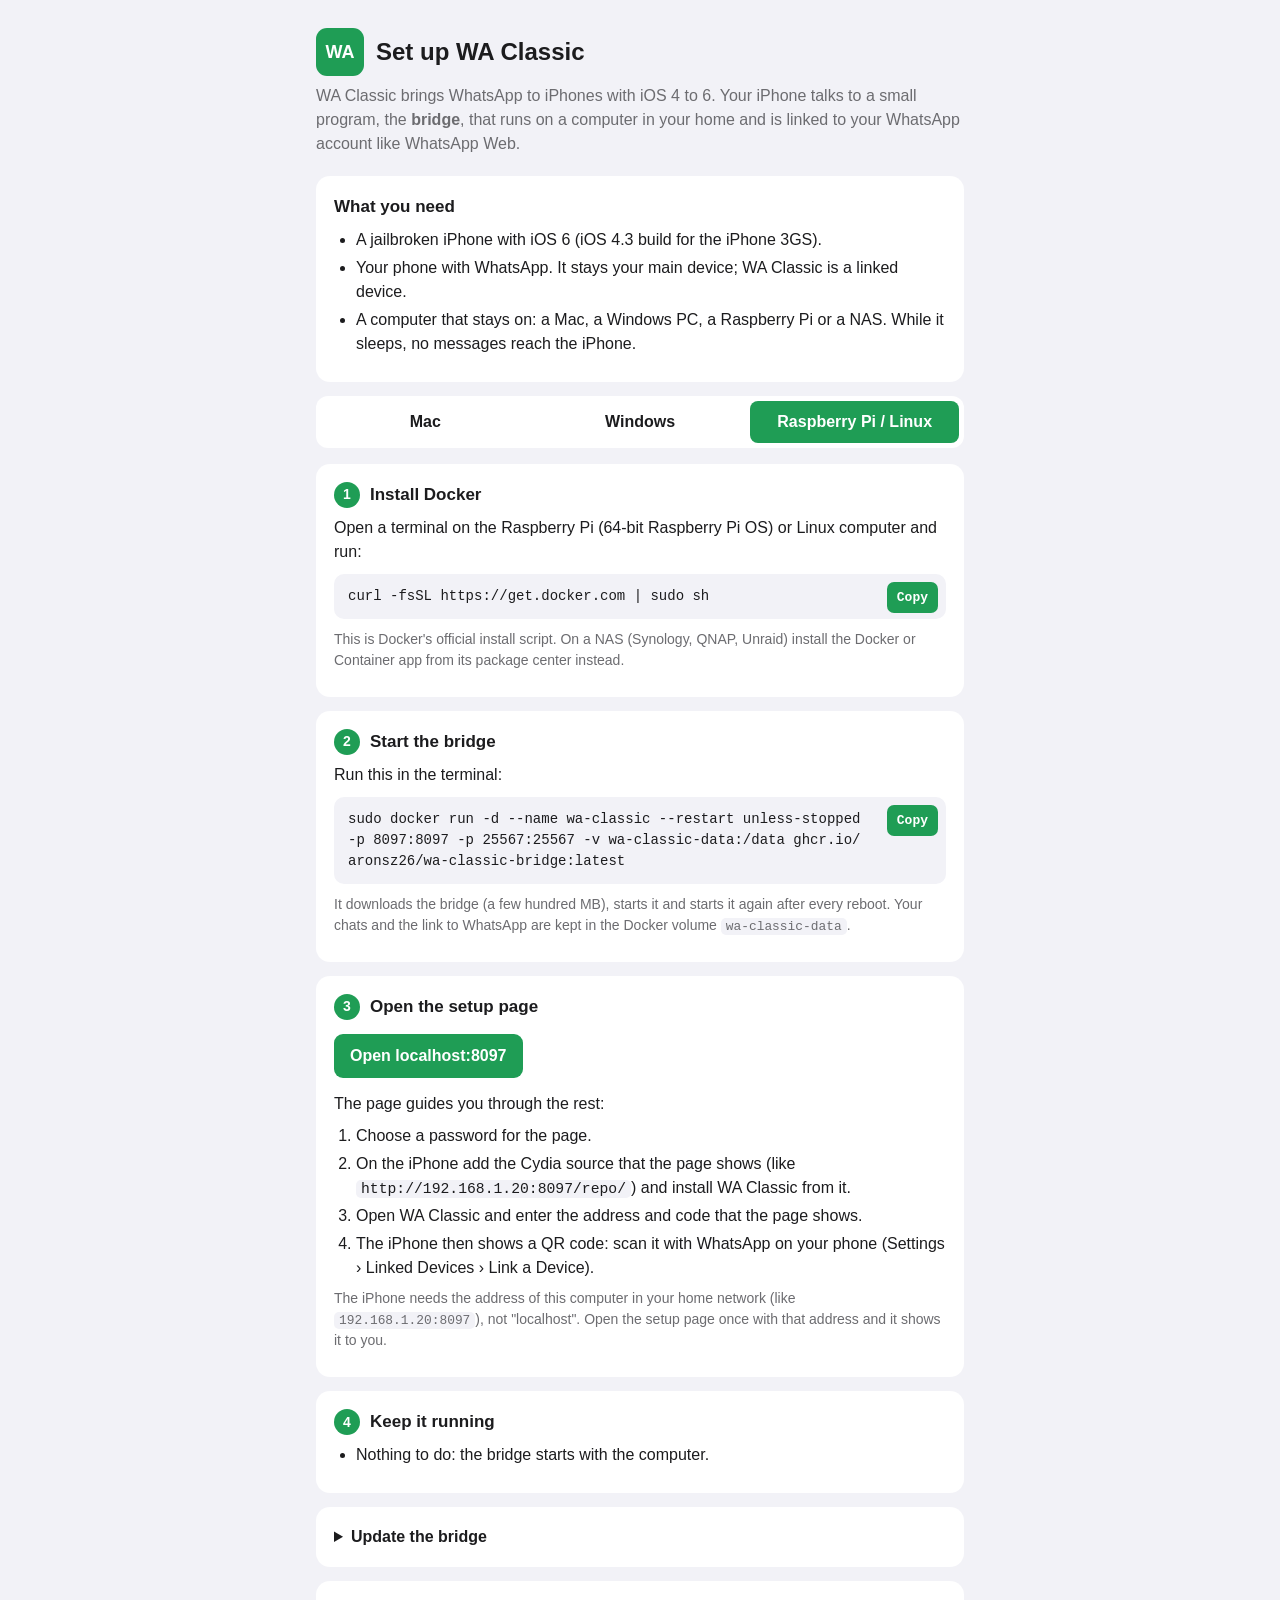
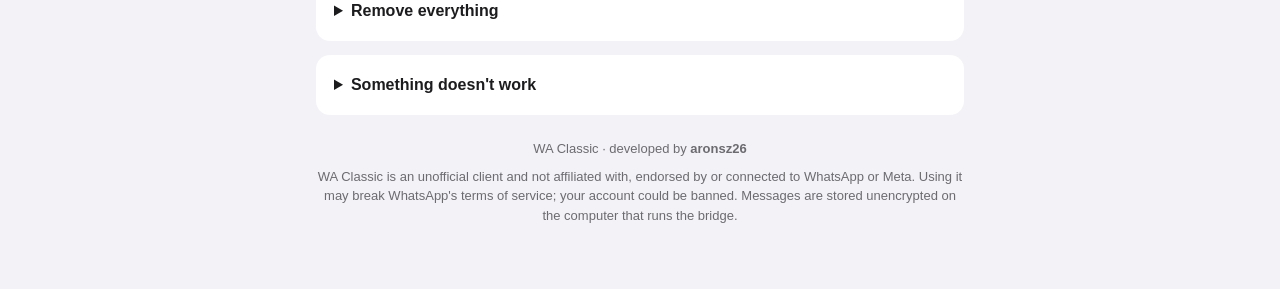
==== waclassic/index.html @ 2d357dc4 "WA Classic setup guide at /waclassic/" ====
<!doctype html>
<html lang="en">
<head>
<meta charset="utf-8">
<meta name="viewport" content="width=device-width, initial-scale=1">
<title>WA Classic Setup</title>
<meta name="description" content="Set up the WA Classic bridge on a Mac, a Windows PC or a Raspberry Pi in a few steps.">
<style>
:root {
  --bg: #f2f2f7; --card: #ffffff; --text: #1c1c1e; --muted: #6c6c70; --line: #e0e0e5;
  --accent: #1f9d55; --accent-text: #ffffff; --code-bg: #f2f2f7; --warn-bg: #fff4e5; --warn: #8a4b00;
}
@media (prefers-color-scheme: dark) {
  :root {
    --bg: #000000; --card: #1c1c1e; --text: #f2f2f7; --muted: #98989f; --line: #38383a;
    --accent: #30d158; --accent-text: #00210c; --code-bg: #2c2c2e; --warn-bg: #2b1d0a; --warn: #ffb340;
  }
}
* { box-sizing: border-box; }
body { margin: 0; background: var(--bg); color: var(--text);
  font: 16px/1.5 -apple-system, BlinkMacSystemFont, "Segoe UI", Roboto, sans-serif; }
main { max-width: 680px; margin: 0 auto; padding: 28px 16px 56px; }
header { display: flex; align-items: center; gap: 12px; margin-bottom: 8px; }
.logo { width: 48px; height: 48px; border-radius: 11px; background: var(--accent); color: var(--accent-text);
  display: grid; place-items: center; font-weight: 700; font-size: 18px; flex: none; }
h1 { font-size: 24px; margin: 0; }
.lead { color: var(--muted); margin: 4px 0 20px; }
.tabs { display: flex; gap: 6px; background: var(--card); padding: 5px; border-radius: 12px; margin-bottom: 16px; }
.tabs button { flex: 1; font: inherit; font-weight: 600; border: 0; border-radius: 8px; padding: 9px 6px; cursor: pointer;
  background: transparent; color: var(--text); }
.tabs button[aria-selected="true"] { background: var(--accent); color: var(--accent-text); }
section { background: var(--card); border-radius: 14px; padding: 18px; margin-bottom: 14px; }
h2 { font-size: 17px; margin: 0 0 8px; display: flex; align-items: center; gap: 10px; }
.n { width: 26px; height: 26px; border-radius: 50%; background: var(--accent); color: var(--accent-text);
  display: inline-grid; place-items: center; font-size: 14px; flex: none; }
p { margin: 8px 0; }
ol, ul { margin: 8px 0; padding-left: 22px; }
li { margin: 4px 0; }
.muted { color: var(--muted); font-size: 14px; }
.cmd { position: relative; background: var(--code-bg); border-radius: 10px; padding: 12px 84px 12px 14px; margin: 10px 0;
  font: 14px/1.5 ui-monospace, "SF Mono", Menlo, Consolas, monospace; word-break: break-all; }
.cmd button { position: absolute; top: 8px; right: 8px; font: inherit; font-family: inherit; font-size: 13px; font-weight: 600;
  border: 0; border-radius: 7px; padding: 6px 10px; cursor: pointer; background: var(--accent); color: var(--accent-text); }
code { font-family: ui-monospace, "SF Mono", Menlo, Consolas, monospace; font-size: 0.92em; background: var(--code-bg);
  padding: 1px 5px; border-radius: 5px; }
a { color: var(--accent); }
.btn { display: inline-block; font-weight: 600; text-decoration: none; border-radius: 9px; padding: 10px 16px;
  background: var(--accent); color: var(--accent-text); margin: 6px 0; }
.note { background: var(--warn-bg); color: var(--warn); border-radius: 10px; padding: 10px 14px; font-size: 14px; }
details summary { cursor: pointer; font-weight: 600; }
footer { color: var(--muted); font-size: 13px; text-align: center; margin-top: 24px; }
.hidden { display: none; }
</style>
</head>
<body>
<main>
  <header><div class="logo">WA</div><h1>Set up WA Classic</h1></header>
  <p class="lead">WA Classic brings WhatsApp to iPhones with iOS 4 to 6. Your iPhone talks to a small program, the <b>bridge</b>,
  that runs on a computer in your home and is linked to your WhatsApp account like WhatsApp Web.</p>

  <section>
    <h2>What you need</h2>
    <ul>
      <li>A jailbroken iPhone with iOS 6 (iOS 4.3 build for the iPhone 3GS).</li>
      <li>Your phone with WhatsApp. It stays your main device; WA Classic is a linked device.</li>
      <li>A computer that stays on: a Mac, a Windows PC, a Raspberry Pi or a NAS. While it sleeps, no messages reach the iPhone.</li>
    </ul>
  </section>

  <div class="tabs" role="tablist">
    <button role="tab" data-os="mac" aria-selected="true">Mac</button>
    <button role="tab" data-os="win" aria-selected="false">Windows</button>
    <button role="tab" data-os="linux" aria-selected="false">Raspberry Pi / Linux</button>
  </div>

  <section>
    <h2><span class="n">1</span> Install Docker</h2>
    <div data-for="mac">
      <p>Docker runs the bridge in its own box, so nothing else on your Mac changes.</p>
      <a class="btn" href="https://www.docker.com/products/docker-desktop/" target="_blank" rel="noopener">Download Docker Desktop for Mac</a>
      <ol>
        <li>Pick <b>Apple Silicon</b> (M1 and newer) or <b>Intel</b>. Not sure? Apple menu › About This Mac.</li>
        <li>Open the downloaded file and drag Docker into Applications.</li>
        <li>Start Docker from Applications and accept the terms. You can skip signing in.</li>
        <li>Wait until the whale icon in the menu bar stops moving.</li>
      </ol>
    </div>
    <div data-for="win" class="hidden">
      <p>Docker runs the bridge in its own box, so nothing else on your PC changes. Windows 10 or 11 (64-bit) is needed.</p>
      <a class="btn" href="https://www.docker.com/products/docker-desktop/" target="_blank" rel="noopener">Download Docker Desktop for Windows</a>
      <ol>
        <li>Run the installer and keep <b>Use WSL 2</b> switched on.</li>
        <li>Restart the PC when the installer asks for it.</li>
        <li>Start Docker Desktop and accept the terms. You can skip signing in.</li>
        <li>If Docker asks to install or update WSL, allow it and start Docker again.</li>
      </ol>
    </div>
    <div data-for="linux" class="hidden">
      <p>Open a terminal on the Raspberry Pi (64-bit Raspberry Pi OS) or Linux computer and run:</p>
      <div class="cmd"><span>curl -fsSL https://get.docker.com | sudo sh</span><button>Copy</button></div>
      <p class="muted">This is Docker's official install script. On a NAS (Synology, QNAP, Unraid) install the Docker or
      Container app from its package center instead.</p>
    </div>
  </section>

  <section>
    <h2><span class="n">2</span> Start the bridge</h2>
    <p data-for="mac">Open <b>Terminal</b> (Applications › Utilities), paste this line and press Return:</p>
    <p data-for="win" class="hidden">Open <b>PowerShell</b> (Start menu, type "PowerShell"), paste this line and press Enter:</p>
    <p data-for="linux" class="hidden">Run this in the terminal:</p>
    <div class="cmd"><span id="run"></span><button>Copy</button></div>
    <p class="muted">It downloads the bridge (a few hundred MB), starts it and starts it again after every reboot.
    Your chats and the link to WhatsApp are kept in the Docker volume <code>wa-classic-data</code>.</p>
    <div data-for="win" class="hidden note">Windows asks whether Docker may use the network: allow it for <b>private networks</b>,
    otherwise the iPhone can't reach the bridge.</div>
  </section>

  <section>
    <h2><span class="n">3</span> Open the setup page</h2>
    <a class="btn" href="http://localhost:8097/" target="_blank" rel="noopener">Open localhost:8097</a>
    <p>The page guides you through the rest:</p>
    <ol>
      <li>Choose a password for the page.</li>
      <li>On the iPhone add the Cydia source that the page shows (like <code>http://192.168.1.20:8097/repo/</code>) and install WA Classic from it.</li>
      <li>Open WA Classic and enter the address and code that the page shows.</li>
      <li>The iPhone then shows a QR code: scan it with WhatsApp on your phone (Settings › Linked Devices › Link a Device).</li>
    </ol>
    <p class="muted">The iPhone needs the address of this computer in your home network (like <code>192.168.1.20:8097</code>), not "localhost".
    Open the setup page once with that address and it shows it to you.</p>
  </section>

  <section>
    <h2><span class="n">4</span> Keep it running</h2>
    <ul data-for="mac">
      <li>Docker Desktop › Settings › General: turn on <b>Start Docker Desktop when you sign in</b>.</li>
      <li>System Settings › Energy (or Battery › Options): turn on <b>Prevent automatic sleeping when the display is off</b>.
        A MacBook has to stay plugged in and open, or use an external display.</li>
    </ul>
    <ul data-for="win" class="hidden">
      <li>Docker Desktop › Settings › General: turn on <b>Start Docker Desktop when you sign in</b>.</li>
      <li>Settings › System › Power: set <b>Sleep</b> to <b>Never</b> when plugged in.</li>
    </ul>
    <ul data-for="linux" class="hidden">
      <li>Nothing to do: the bridge starts with the computer.</li>
    </ul>
  </section>

  <section>
    <details>
      <summary>Update the bridge</summary>
      <p>Run these lines one after another. Your chats and the link to WhatsApp stay.</p>
      <div class="cmd"><span>docker pull ghcr.io/aronsz26/wa-classic-bridge:latest</span><button>Copy</button></div>
      <div class="cmd"><span>docker rm -f wa-classic</span><button>Copy</button></div>
      <p>Then run the line from step 2 again.</p>
    </details>
  </section>
  <section>
    <details>
      <summary>Remove everything</summary>
      <p>First unlink WhatsApp on the setup page (Manage › Unlink WhatsApp), then:</p>
      <div class="cmd"><span>docker rm -f wa-classic</span><button>Copy</button></div>
      <div class="cmd"><span>docker volume rm wa-classic-data</span><button>Copy</button></div>
    </details>
  </section>
  <section>
    <details>
      <summary>Something doesn't work</summary>
      <ul>
        <li><b>The setup page doesn't open:</b> is Docker running? <code>docker ps</code> should list <code>wa-classic</code>.
          The log shows what happened: <code>docker logs wa-classic</code></li>
        <li><b>The iPhone can't reach the bridge:</b> it has to be in the same Wi-Fi, and the address must be this computer's
          address in your home network. On Windows, check that Docker may use private networks in the firewall.</li>
        <li><b>The code is wrong or expired:</b> press <b>New code</b> on the setup page.</li>
        <li><b>Forgot the setup page password:</b> <code>docker exec wa-classic rm /data/admin.json</code>, then reload the page.</li>
      </ul>
    </details>
  </section>

  <footer>
    <p>WA Classic · developed by <b>aronsz26</b></p>
    <p>WA Classic is an unofficial client and not affiliated with, endorsed by or connected to WhatsApp or Meta.
    Using it may break WhatsApp's terms of service; your account could be banned. Messages are stored unencrypted on
    the computer that runs the bridge.</p>
  </footer>
</main>
<script>
const RUN = {
  unix: 'docker run -d --name wa-classic --restart unless-stopped -p 8097:8097 -p 25567:25567 -v wa-classic-data:/data ghcr.io/aronsz26/wa-classic-bridge:latest',
};
const $ = s => document.querySelector(s);
function pick(os) {
  document.querySelectorAll('.tabs button').forEach(b => b.setAttribute('aria-selected', b.dataset.os === os));
  document.querySelectorAll('[data-for]').forEach(e => e.classList.toggle('hidden', e.dataset.for !== os));
  $('#run').textContent = (os === 'linux' ? 'sudo ' : '') + RUN.unix;
  try { localStorage.setItem('wa-classic-os', os); } catch (e) {}
}
document.querySelectorAll('.tabs button').forEach(b => b.onclick = () => pick(b.dataset.os));
document.querySelectorAll('.cmd button').forEach(b => b.onclick = async () => {
  try { await navigator.clipboard.writeText(b.previousElementSibling.textContent); b.textContent = 'Copied'; }
  catch (e) { b.textContent = 'Select it'; }
  setTimeout(() => b.textContent = 'Copy', 1500);
});
let os = /Win/.test(navigator.platform) ? 'win' : /Linux|arm/i.test(navigator.platform) ? 'linux' : 'mac';
try { os = localStorage.getItem('wa-classic-os') || os; } catch (e) {}
pick(os);
</script>
</body>
</html>
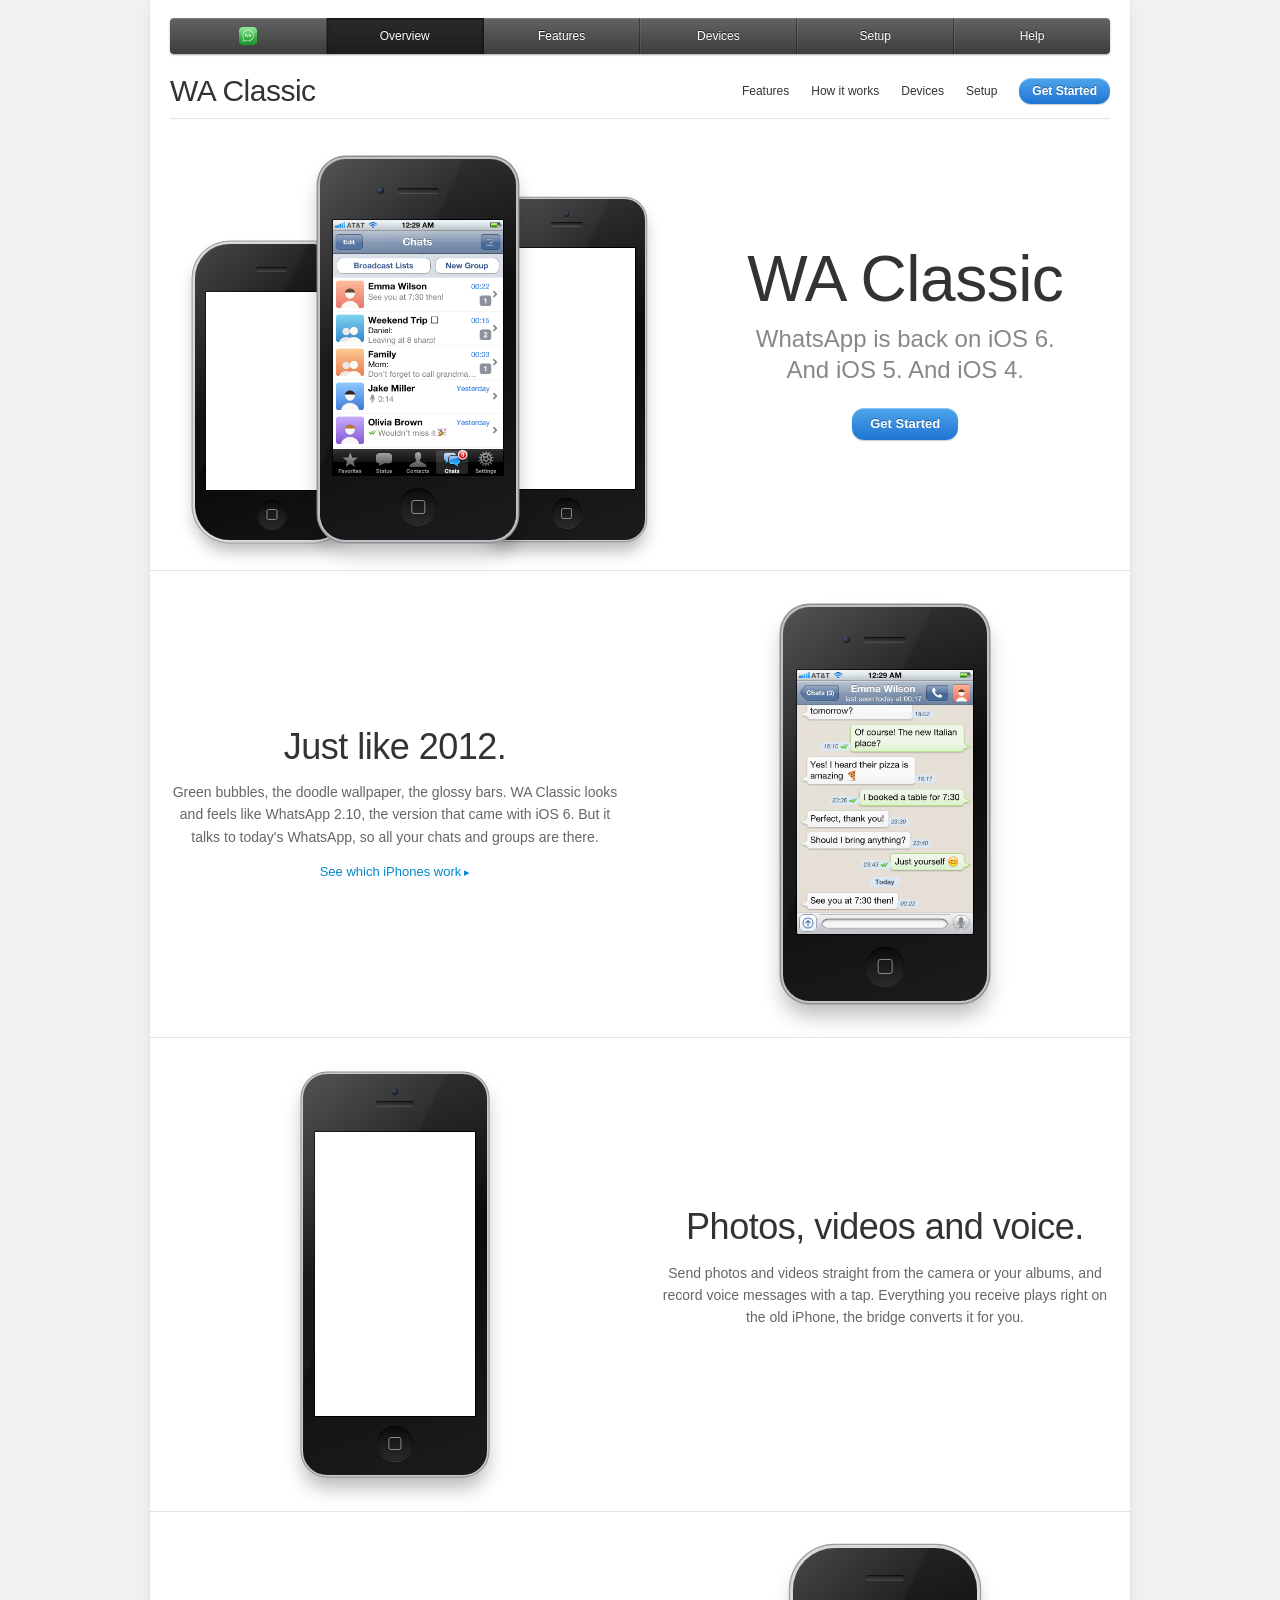
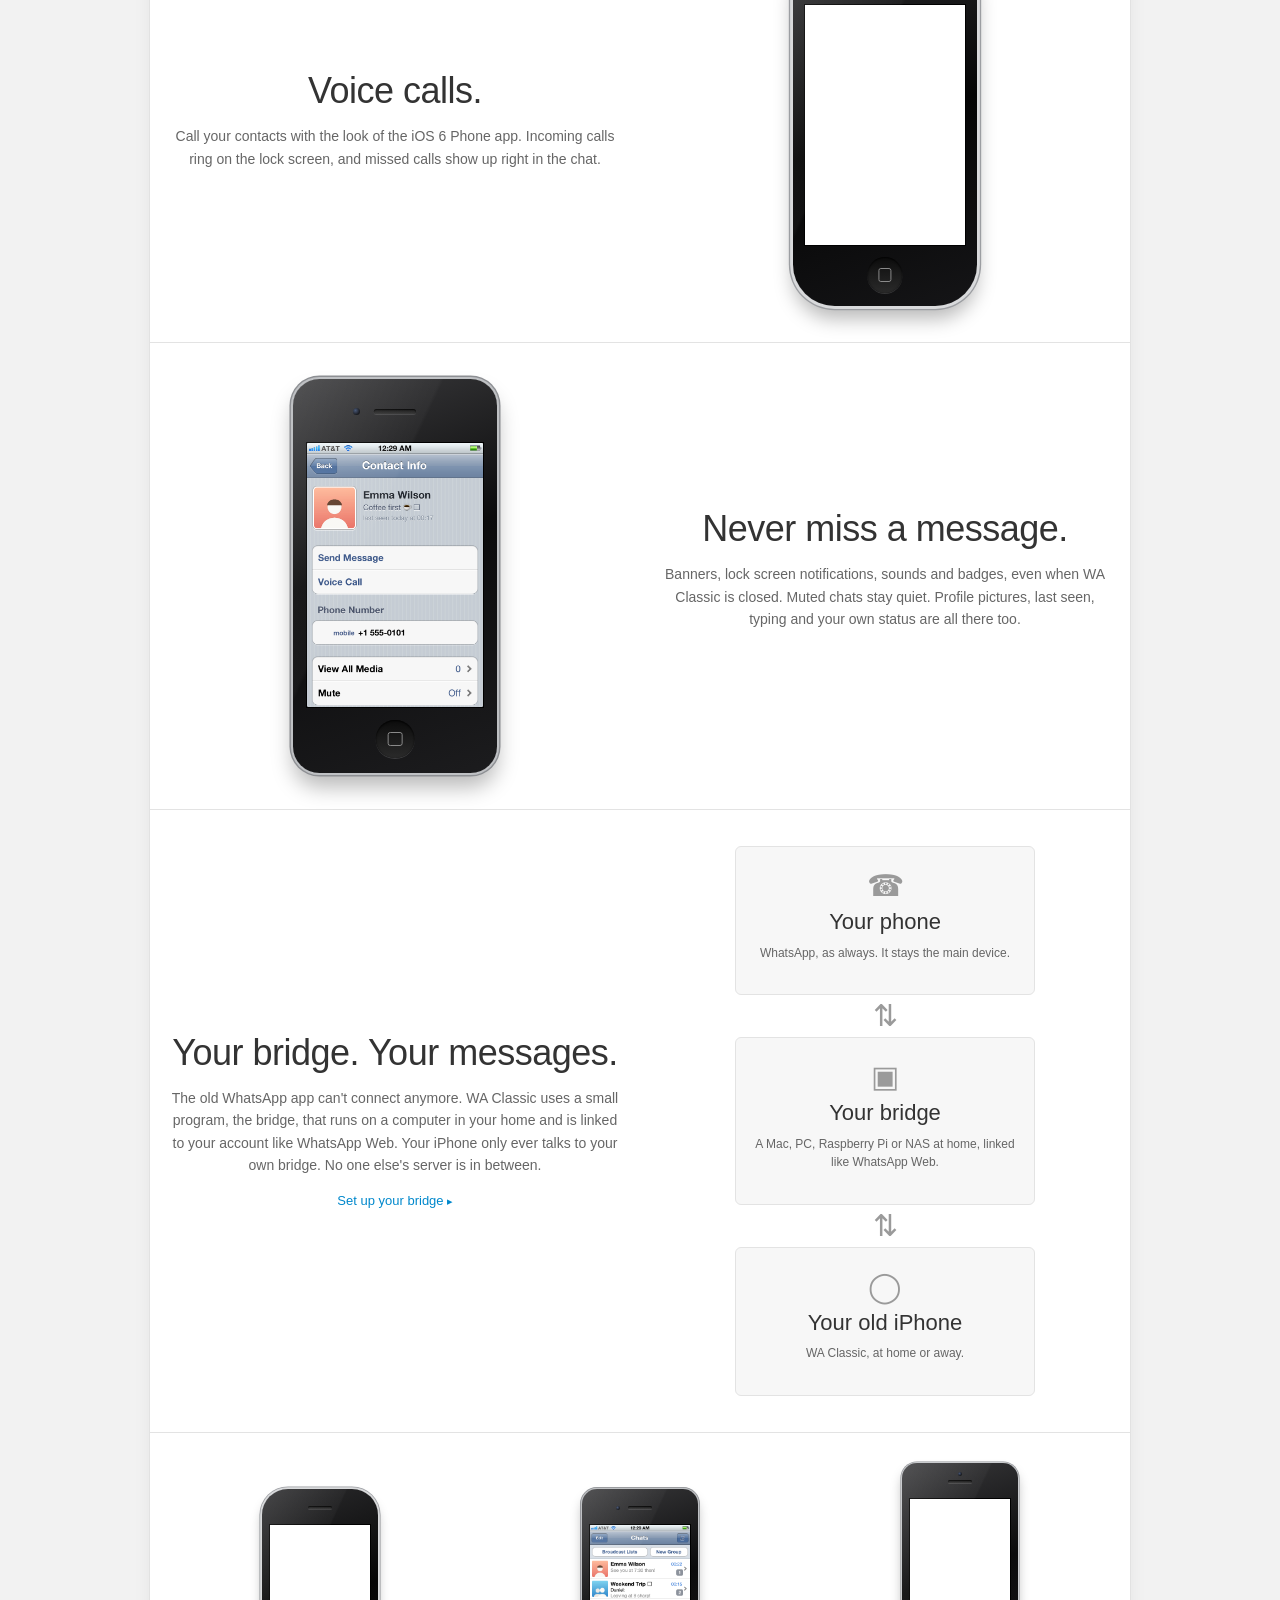
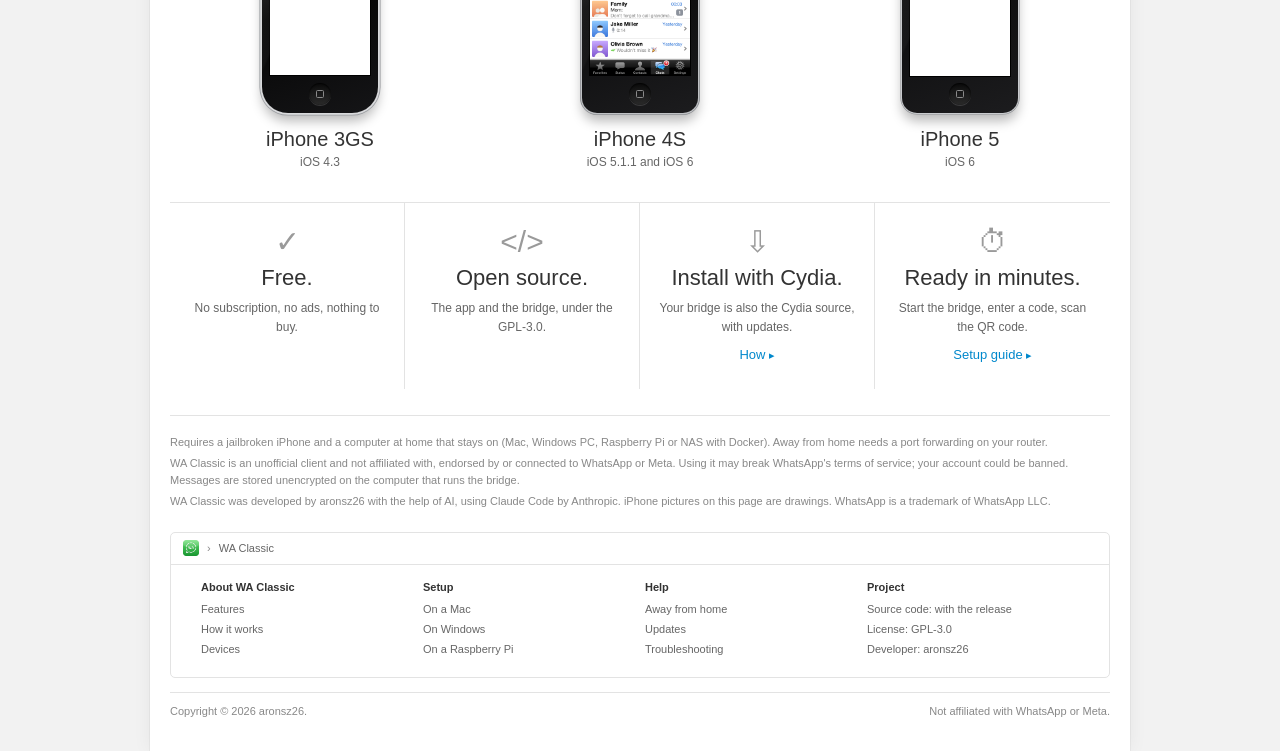
==== commit 1980957f: "WA Classic website: overview and setup guide" ====
--- a/waclassic/index.html
+++ b/waclassic/index.html
@@ -3,206 +3,151 @@
 <head>
 <meta charset="utf-8">
 <meta name="viewport" content="width=device-width, initial-scale=1">
-<title>WA Classic Setup</title>
-<meta name="description" content="Set up the WA Classic bridge on a Mac, a Windows PC or a Raspberry Pi in a few steps.">
-<style>
-:root {
-  --bg: #f2f2f7; --card: #ffffff; --text: #1c1c1e; --muted: #6c6c70; --line: #e0e0e5;
-  --accent: #1f9d55; --accent-text: #ffffff; --code-bg: #f2f2f7; --warn-bg: #fff4e5; --warn: #8a4b00;
-}
-@media (prefers-color-scheme: dark) {
-  :root {
-    --bg: #000000; --card: #1c1c1e; --text: #f2f2f7; --muted: #98989f; --line: #38383a;
-    --accent: #30d158; --accent-text: #00210c; --code-bg: #2c2c2e; --warn-bg: #2b1d0a; --warn: #ffb340;
-  }
-}
-* { box-sizing: border-box; }
-body { margin: 0; background: var(--bg); color: var(--text);
-  font: 16px/1.5 -apple-system, BlinkMacSystemFont, "Segoe UI", Roboto, sans-serif; }
-main { max-width: 680px; margin: 0 auto; padding: 28px 16px 56px; }
-header { display: flex; align-items: center; gap: 12px; margin-bottom: 8px; }
-.logo { width: 48px; height: 48px; border-radius: 11px; background: var(--accent); color: var(--accent-text);
-  display: grid; place-items: center; font-weight: 700; font-size: 18px; flex: none; }
-h1 { font-size: 24px; margin: 0; }
-.lead { color: var(--muted); margin: 4px 0 20px; }
-.tabs { display: flex; gap: 6px; background: var(--card); padding: 5px; border-radius: 12px; margin-bottom: 16px; }
-.tabs button { flex: 1; font: inherit; font-weight: 600; border: 0; border-radius: 8px; padding: 9px 6px; cursor: pointer;
-  background: transparent; color: var(--text); }
-.tabs button[aria-selected="true"] { background: var(--accent); color: var(--accent-text); }
-section { background: var(--card); border-radius: 14px; padding: 18px; margin-bottom: 14px; }
-h2 { font-size: 17px; margin: 0 0 8px; display: flex; align-items: center; gap: 10px; }
-.n { width: 26px; height: 26px; border-radius: 50%; background: var(--accent); color: var(--accent-text);
-  display: inline-grid; place-items: center; font-size: 14px; flex: none; }
-p { margin: 8px 0; }
-ol, ul { margin: 8px 0; padding-left: 22px; }
-li { margin: 4px 0; }
-.muted { color: var(--muted); font-size: 14px; }
-.cmd { position: relative; background: var(--code-bg); border-radius: 10px; padding: 12px 84px 12px 14px; margin: 10px 0;
-  font: 14px/1.5 ui-monospace, "SF Mono", Menlo, Consolas, monospace; word-break: break-all; }
-.cmd button { position: absolute; top: 8px; right: 8px; font: inherit; font-family: inherit; font-size: 13px; font-weight: 600;
-  border: 0; border-radius: 7px; padding: 6px 10px; cursor: pointer; background: var(--accent); color: var(--accent-text); }
-code { font-family: ui-monospace, "SF Mono", Menlo, Consolas, monospace; font-size: 0.92em; background: var(--code-bg);
-  padding: 1px 5px; border-radius: 5px; }
-a { color: var(--accent); }
-.btn { display: inline-block; font-weight: 600; text-decoration: none; border-radius: 9px; padding: 10px 16px;
-  background: var(--accent); color: var(--accent-text); margin: 6px 0; }
-.note { background: var(--warn-bg); color: var(--warn); border-radius: 10px; padding: 10px 14px; font-size: 14px; }
-details summary { cursor: pointer; font-weight: 600; }
-footer { color: var(--muted); font-size: 13px; text-align: center; margin-top: 24px; }
-.hidden { display: none; }
-</style>
+<title>WA Classic</title>
+<meta name="description" content="WA Classic brings WhatsApp back to jailbroken iPhones with iOS 4, 5 and 6, in the look of WhatsApp 2.10.">
+<link rel="icon" href="img/icon-114.png">
+<link rel="apple-touch-icon" href="img/icon-114.png">
+<link rel="stylesheet" href="style.css">
 </head>
 <body>
-<main>
-  <header><div class="logo">WA</div><h1>Set up WA Classic</h1></header>
-  <p class="lead">WA Classic brings WhatsApp to iPhones with iOS 4 to 6. Your iPhone talks to a small program, the <b>bridge</b>,
-  that runs on a computer in your home and is linked to your WhatsApp account like WhatsApp Web.</p>
+<div class="page">
 
-  <section>
-    <h2>What you need</h2>
-    <ul>
-      <li>A jailbroken iPhone with iOS 6 (iOS 4.3 build for the iPhone 3GS).</li>
-      <li>Your phone with WhatsApp. It stays your main device; WA Classic is a linked device.</li>
-      <li>A computer that stays on: a Mac, a Windows PC, a Raspberry Pi or a NAS. While it sleeps, no messages reach the iPhone.</li>
-    </ul>
-  </section>
+  <nav class="globalnav">
+    <a href="./"><img src="img/icon-114.png" alt=""></a>
+    <a href="./" class="active">Overview</a>
+    <a href="#features">Features</a>
+    <a href="#devices">Devices</a>
+    <a href="setup.html">Setup</a>
+    <a href="setup.html#help">Help</a>
+  </nav>
 
-  <div class="tabs" role="tablist">
-    <button role="tab" data-os="mac" aria-selected="true">Mac</button>
-    <button role="tab" data-os="win" aria-selected="false">Windows</button>
-    <button role="tab" data-os="linux" aria-selected="false">Raspberry Pi / Linux</button>
-  </div>
+  <header class="productheader">
+    <a class="name" href="./">WA Classic</a>
+    <nav>
+      <a href="#features">Features</a>
+      <a href="#bridge">How it works</a>
+      <a href="#devices">Devices</a>
+      <a href="setup.html">Setup</a>
+      <a class="pill" href="setup.html">Get Started</a>
+    </nav>
+  </header>
 
-  <section>
-    <h2><span class="n">1</span> Install Docker</h2>
-    <div data-for="mac">
-      <p>Docker runs the bridge in its own box, so nothing else on your Mac changes.</p>
-      <a class="btn" href="https://www.docker.com/products/docker-desktop/" target="_blank" rel="noopener">Download Docker Desktop for Mac</a>
-      <ol>
-        <li>Pick <b>Apple Silicon</b> (M1 and newer) or <b>Intel</b>. Not sure? Apple menu › About This Mac.</li>
-        <li>Open the downloaded file and drag Docker into Applications.</li>
-        <li>Start Docker from Applications and accept the terms. You can skip signing in.</li>
-        <li>Wait until the whale icon in the menu bar stops moving.</li>
-      </ol>
+  <section class="hero">
+    <div class="devices">
+      <div class="iphone g3s" style="--w:132px"><div class="body"><span class="speaker"></span><div class="screen"></div><span class="home"></span></div></div>
+      <div class="iphone g4s front" style="--w:170px"><div class="body"><span class="speaker"></span><span class="camera"></span><div class="screen"><img src="img/4s-chats.png" alt="WA Classic chat list on an iPhone 4S"></div><span class="home"></span></div></div>
+      <div class="iphone g5" style="--w:136px"><div class="body"><span class="speaker"></span><span class="camera"></span><div class="screen"></div><span class="home"></span></div></div>
     </div>
-    <div data-for="win" class="hidden">
-      <p>Docker runs the bridge in its own box, so nothing else on your PC changes. Windows 10 or 11 (64-bit) is needed.</p>
-      <a class="btn" href="https://www.docker.com/products/docker-desktop/" target="_blank" rel="noopener">Download Docker Desktop for Windows</a>
-      <ol>
-        <li>Run the installer and keep <b>Use WSL 2</b> switched on.</li>
-        <li>Restart the PC when the installer asks for it.</li>
-        <li>Start Docker Desktop and accept the terms. You can skip signing in.</li>
-        <li>If Docker asks to install or update WSL, allow it and start Docker again.</li>
-      </ol>
-    </div>
-    <div data-for="linux" class="hidden">
-      <p>Open a terminal on the Raspberry Pi (64-bit Raspberry Pi OS) or Linux computer and run:</p>
-      <div class="cmd"><span>curl -fsSL https://get.docker.com | sudo sh</span><button>Copy</button></div>
-      <p class="muted">This is Docker's official install script. On a NAS (Synology, QNAP, Unraid) install the Docker or
-      Container app from its package center instead.</p>
+    <div class="text">
+      <h1 class="thin">WA Classic</h1>
+      <p class="lede">WhatsApp is back on iOS&nbsp;6.<br>And iOS&nbsp;5. And iOS&nbsp;4.</p>
+      <p style="margin-top:22px"><a class="pill" href="setup.html" style="font-size:13px;padding:6px 18px">Get Started</a></p>
     </div>
   </section>
 
-  <section>
-    <h2><span class="n">2</span> Start the bridge</h2>
-    <p data-for="mac">Open <b>Terminal</b> (Applications › Utilities), paste this line and press Return:</p>
-    <p data-for="win" class="hidden">Open <b>PowerShell</b> (Start menu, type "PowerShell"), paste this line and press Enter:</p>
-    <p data-for="linux" class="hidden">Run this in the terminal:</p>
-    <div class="cmd"><span id="run"></span><button>Copy</button></div>
-    <p class="muted">It downloads the bridge (a few hundred MB), starts it and starts it again after every reboot.
-    Your chats and the link to WhatsApp are kept in the Docker volume <code>wa-classic-data</code>.</p>
-    <div data-for="win" class="hidden note">Windows asks whether Docker may use the network: allow it for <b>private networks</b>,
-    otherwise the iPhone can't reach the bridge.</div>
+  <section class="feature" id="features">
+    <div class="text">
+      <h2 class="thin">Just like 2012.</h2>
+      <p class="copy">Green bubbles, the doodle wallpaper, the glossy bars. WA Classic looks and feels like WhatsApp 2.10,
+      the version that came with iOS&nbsp;6. But it talks to today's WhatsApp, so all your chats and groups are there.</p>
+      <a class="more" href="#devices">See which iPhones work</a>
+    </div>
+    <div class="art">
+      <div class="iphone g4s" style="--w:176px"><div class="body"><span class="speaker"></span><span class="camera"></span><div class="screen"><img src="img/4s-chat.png" alt="A chat in WA Classic"></div><span class="home"></span></div></div>
+    </div>
   </section>
 
-  <section>
-    <h2><span class="n">3</span> Open the setup page</h2>
-    <a class="btn" href="http://localhost:8097/" target="_blank" rel="noopener">Open localhost:8097</a>
-    <p>The page guides you through the rest:</p>
-    <ol>
-      <li>Choose a password for the page.</li>
-      <li>On the iPhone add the Cydia source that the page shows (like <code>http://192.168.1.20:8097/repo/</code>) and install WA Classic from it.</li>
-      <li>Open WA Classic and enter the address and code that the page shows.</li>
-      <li>The iPhone then shows a QR code: scan it with WhatsApp on your phone (Settings › Linked Devices › Link a Device).</li>
-    </ol>
-    <p class="muted">The iPhone needs the address of this computer in your home network (like <code>192.168.1.20:8097</code>), not "localhost".
-    Open the setup page once with that address and it shows it to you.</p>
+  <section class="feature flip">
+    <div class="text">
+      <h2 class="thin">Photos, videos and voice.</h2>
+      <p class="copy">Send photos and videos straight from the camera or your albums, and record voice messages with a
+      tap. Everything you receive plays right on the old iPhone, the bridge converts it for you.</p>
+    </div>
+    <div class="art">
+      <div class="iphone g5" style="--w:160px"><div class="body"><span class="speaker"></span><span class="camera"></span><div class="screen"></div><span class="home"></span></div></div>
+    </div>
   </section>
 
-  <section>
-    <h2><span class="n">4</span> Keep it running</h2>
-    <ul data-for="mac">
-      <li>Docker Desktop › Settings › General: turn on <b>Start Docker Desktop when you sign in</b>.</li>
-      <li>System Settings › Energy (or Battery › Options): turn on <b>Prevent automatic sleeping when the display is off</b>.
-        A MacBook has to stay plugged in and open, or use an external display.</li>
-    </ul>
-    <ul data-for="win" class="hidden">
-      <li>Docker Desktop › Settings › General: turn on <b>Start Docker Desktop when you sign in</b>.</li>
-      <li>Settings › System › Power: set <b>Sleep</b> to <b>Never</b> when plugged in.</li>
-    </ul>
-    <ul data-for="linux" class="hidden">
-      <li>Nothing to do: the bridge starts with the computer.</li>
-    </ul>
+  <section class="feature">
+    <div class="text">
+      <h2 class="thin">Voice calls.</h2>
+      <p class="copy">Call your contacts with the look of the iOS&nbsp;6 Phone app. Incoming calls ring on the lock screen,
+      and missed calls show up right in the chat.</p>
+    </div>
+    <div class="art">
+      <div class="iphone g3s" style="--w:160px"><div class="body"><span class="speaker"></span><div class="screen"></div><span class="home"></span></div></div>
+    </div>
   </section>
 
-  <section>
-    <details>
-      <summary>Update the bridge</summary>
-      <p>Run these lines one after another. Your chats and the link to WhatsApp stay.</p>
-      <div class="cmd"><span>docker pull ghcr.io/aronsz26/wa-classic-bridge:latest</span><button>Copy</button></div>
-      <div class="cmd"><span>docker rm -f wa-classic</span><button>Copy</button></div>
-      <p>Then run the line from step 2 again.</p>
-    </details>
-  </section>
-  <section>
-    <details>
-      <summary>Remove everything</summary>
-      <p>First unlink WhatsApp on the setup page (Manage › Unlink WhatsApp), then:</p>
-      <div class="cmd"><span>docker rm -f wa-classic</span><button>Copy</button></div>
-      <div class="cmd"><span>docker volume rm wa-classic-data</span><button>Copy</button></div>
-    </details>
-  </section>
-  <section>
-    <details>
-      <summary>Something doesn't work</summary>
-      <ul>
-        <li><b>The setup page doesn't open:</b> is Docker running? <code>docker ps</code> should list <code>wa-classic</code>.
-          The log shows what happened: <code>docker logs wa-classic</code></li>
-        <li><b>The iPhone can't reach the bridge:</b> it has to be in the same Wi-Fi, and the address must be this computer's
-          address in your home network. On Windows, check that Docker may use private networks in the firewall.</li>
-        <li><b>The code is wrong or expired:</b> press <b>New code</b> on the setup page.</li>
-        <li><b>Forgot the setup page password:</b> <code>docker exec wa-classic rm /data/admin.json</code>, then reload the page.</li>
-      </ul>
-    </details>
+  <section class="feature flip">
+    <div class="text">
+      <h2 class="thin">Never miss a message.</h2>
+      <p class="copy">Banners, lock screen notifications, sounds and badges, even when WA Classic is closed. Muted chats
+      stay quiet. Profile pictures, last seen, typing and your own status are all there too.</p>
+    </div>
+    <div class="art">
+      <div class="iphone g4s" style="--w:176px"><div class="body"><span class="speaker"></span><span class="camera"></span><div class="screen"><img src="img/4s-contact-info.png" alt="Contact info in WA Classic"></div><span class="home"></span></div></div>
+    </div>
   </section>
 
-  <footer>
-    <p>WA Classic · developed by <b>aronsz26</b></p>
-    <p>WA Classic is an unofficial client and not affiliated with, endorsed by or connected to WhatsApp or Meta.
-    Using it may break WhatsApp's terms of service; your account could be banned. Messages are stored unencrypted on
-    the computer that runs the bridge.</p>
-  </footer>
-</main>
-<script>
-const RUN = {
-  unix: 'docker run -d --name wa-classic --restart unless-stopped -p 8097:8097 -p 25567:25567 -v wa-classic-data:/data ghcr.io/aronsz26/wa-classic-bridge:latest',
-};
-const $ = s => document.querySelector(s);
-function pick(os) {
-  document.querySelectorAll('.tabs button').forEach(b => b.setAttribute('aria-selected', b.dataset.os === os));
-  document.querySelectorAll('[data-for]').forEach(e => e.classList.toggle('hidden', e.dataset.for !== os));
-  $('#run').textContent = (os === 'linux' ? 'sudo ' : '') + RUN.unix;
-  try { localStorage.setItem('wa-classic-os', os); } catch (e) {}
-}
-document.querySelectorAll('.tabs button').forEach(b => b.onclick = () => pick(b.dataset.os));
-document.querySelectorAll('.cmd button').forEach(b => b.onclick = async () => {
-  try { await navigator.clipboard.writeText(b.previousElementSibling.textContent); b.textContent = 'Copied'; }
-  catch (e) { b.textContent = 'Select it'; }
-  setTimeout(() => b.textContent = 'Copy', 1500);
-});
-let os = /Win/.test(navigator.platform) ? 'win' : /Linux|arm/i.test(navigator.platform) ? 'linux' : 'mac';
-try { os = localStorage.getItem('wa-classic-os') || os; } catch (e) {}
-pick(os);
-</script>
+  <section class="feature" id="bridge">
+    <div class="text">
+      <h2 class="thin">Your bridge. Your messages.</h2>
+      <p class="copy">The old WhatsApp app can't connect anymore. WA Classic uses a small program, the bridge, that runs on
+      a computer in your home and is linked to your account like WhatsApp Web. Your iPhone only ever talks to your own
+      bridge. No one else's server is in between.</p>
+      <a class="more" href="setup.html">Set up your bridge</a>
+    </div>
+    <div class="art" style="flex-direction:column;align-items:center;gap:10px">
+      <div class="boxes" style="grid-template-columns:1fr;border:0;margin:0;max-width:300px;width:100%">
+        <div style="border:1px solid var(--rule);border-radius:6px;background:var(--box)"><div class="sym">&#9742;</div><h3>Your phone</h3><p>WhatsApp, as always. It stays the main device.</p></div>
+        <div style="border:0;padding:6px"><div class="sym">&#8645;</div></div>
+        <div style="border:1px solid var(--rule);border-radius:6px;background:var(--box)"><div class="sym">&#9635;</div><h3>Your bridge</h3><p>A Mac, PC, Raspberry Pi or NAS at home, linked like WhatsApp Web.</p></div>
+        <div style="border:0;padding:6px"><div class="sym">&#8645;</div></div>
+        <div style="border:1px solid var(--rule);border-radius:6px;background:var(--box)"><div class="sym">&#9711;</div><h3>Your old iPhone</h3><p>WA Classic, at home or away.</p></div>
+      </div>
+    </div>
+  </section>
+
+  <section class="compat" id="devices">
+    <div>
+      <div class="iphone g3s" style="--w:100px"><div class="body"><span class="speaker"></span><div class="screen"></div><span class="home"></span></div></div>
+      <h3>iPhone 3GS</h3><p>iOS 4.3</p>
+    </div>
+    <div>
+      <div class="iphone g4s" style="--w:100px"><div class="body"><span class="speaker"></span><span class="camera"></span><div class="screen"><img src="img/4s-chats.png" alt=""></div><span class="home"></span></div></div>
+      <h3>iPhone 4S</h3><p>iOS 5.1.1 and iOS 6</p>
+    </div>
+    <div>
+      <div class="iphone g5" style="--w:100px"><div class="body"><span class="speaker"></span><span class="camera"></span><div class="screen"></div><span class="home"></span></div></div>
+      <h3>iPhone 5</h3><p>iOS 6</p>
+    </div>
+  </section>
+
+  <div class="boxes">
+    <div><div class="sym">&#10003;</div><h3>Free.</h3><p>No subscription, no ads, nothing to buy.</p></div>
+    <div><div class="sym">&lt;/&gt;</div><h3>Open source.</h3><p>The app and the bridge, under the GPL-3.0.</p></div>
+    <div><div class="sym">&#8681;</div><h3>Install with Cydia.</h3><p>Your bridge is also the Cydia source, with updates.</p><a class="more" href="setup.html#iphone">How</a></div>
+    <div><div class="sym">&#9201;</div><h3>Ready in minutes.</h3><p>Start the bridge, enter a code, scan the QR code.</p><a class="more" href="setup.html">Setup guide</a></div>
+  </div>
+
+  <div class="smallprint">
+    <p>Requires a jailbroken iPhone and a computer at home that stays on (Mac, Windows PC, Raspberry Pi or NAS with Docker). Away from home needs a port forwarding on your router.</p>
+    <p>WA Classic is an unofficial client and not affiliated with, endorsed by or connected to WhatsApp or Meta. Using it may break WhatsApp's terms of service; your account could be banned. Messages are stored unencrypted on the computer that runs the bridge.</p>
+    <p>WA Classic was developed by aronsz26 with the help of AI, using Claude Code by Anthropic. iPhone pictures on this page are drawings. WhatsApp is a trademark of WhatsApp LLC.</p>
+  </div>
+
+  <div class="footer">
+    <div class="crumbs"><img src="img/icon-114.png" alt=""><span>WA Classic</span></div>
+    <div class="cols">
+      <div><h4>About WA Classic</h4><ul><li><a href="#features">Features</a></li><li><a href="#bridge">How it works</a></li><li><a href="#devices">Devices</a></li></ul></div>
+      <div><h4>Setup</h4><ul><li><a href="setup.html?os=mac">On a Mac</a></li><li><a href="setup.html?os=win">On Windows</a></li><li><a href="setup.html?os=linux">On a Raspberry Pi</a></li></ul></div>
+      <div><h4>Help</h4><ul><li><a href="setup.html#away">Away from home</a></li><li><a href="setup.html#update">Updates</a></li><li><a href="setup.html#help">Troubleshooting</a></li></ul></div>
+      <div><h4>Project</h4><ul><li>Source code: with the release</li><li>License: GPL-3.0</li><li>Developer: aronsz26</li></ul></div>
+    </div>
+  </div>
+  <div class="legal"><span>Copyright &copy; 2026 aronsz26.</span><span>Not affiliated with WhatsApp or Meta.</span></div>
+
+</div>
 </body>
 </html>
--- a/waclassic/style.css
+++ b/waclassic/style.css
@@ -0,0 +1,241 @@
+/* WA Classic website: the look of product pages around 2011-2012 (light gray page, white column, dark glossy
+   navigation bar, thin headlines, blue links with a small arrow). The iPhones are drawn in CSS, no product photos. */
+
+:root {
+  --page: #f2f2f2;
+  --column: #ffffff;
+  --text: #333333;
+  --muted: #666666;
+  --faint: #888888;
+  --rule: #e3e3e3;
+  --link: #0088cc;
+  --nav-top: #636363;
+  --nav-bottom: #3d3d3d;
+  --nav-active-top: #2b2b2b;
+  --nav-active-bottom: #1d1d1d;
+  --pill-top: #4ea5ec;
+  --pill-bottom: #1f74d1;
+  --box: #f7f7f7;
+  --code: #f4f4f4;
+}
+@media (prefers-color-scheme: dark) {
+  :root:not([data-theme="light"]) {
+    --page: #121212; --column: #1c1c1c; --text: #e8e8e8; --muted: #b0b0b0; --faint: #8a8a8a; --rule: #333;
+    --link: #45a9f0; --box: #242424; --code: #2a2a2a;
+  }
+}
+:root[data-theme="dark"] {
+  --page: #121212; --column: #1c1c1c; --text: #e8e8e8; --muted: #b0b0b0; --faint: #8a8a8a; --rule: #333;
+  --link: #45a9f0; --box: #242424; --code: #2a2a2a;
+}
+
+* { box-sizing: border-box; }
+html { -webkit-text-size-adjust: 100%; }
+body {
+  margin: 0; background: var(--page); color: var(--text);
+  font: 13px/1.55 "Lucida Grande", "Lucida Sans Unicode", Helvetica, Arial, sans-serif;
+}
+a { color: var(--link); text-decoration: none; }
+a:hover { text-decoration: underline; }
+a.more::after { content: " \25B8"; font-size: 0.85em; }
+img { max-width: 100%; }
+
+.page {
+  max-width: 980px; margin: 0 auto; background: var(--column); min-height: 100vh;
+  box-shadow: 0 0 0 1px rgba(0,0,0,0.04), 0 0 18px rgba(0,0,0,0.06);
+  padding: 18px 0 30px;
+}
+.inner { max-width: 900px; margin: 0 auto; padding: 0 20px; }
+
+/* the dark glossy bar */
+.globalnav {
+  display: flex; height: 36px; margin: 0 20px; border-radius: 4px; overflow: hidden;
+  background: linear-gradient(var(--nav-top), var(--nav-bottom));
+  box-shadow: 0 1px 2px rgba(0,0,0,0.35), inset 0 1px 0 rgba(255,255,255,0.18);
+}
+.globalnav a {
+  flex: 1 1 0; display: flex; align-items: center; justify-content: center; gap: 7px;
+  color: #fff; font-size: 12px; text-shadow: 0 -1px 0 rgba(0,0,0,0.6); text-decoration: none;
+  border-right: 1px solid rgba(0,0,0,0.35); box-shadow: 1px 0 0 rgba(255,255,255,0.08);
+  white-space: nowrap; padding: 0 6px;
+}
+.globalnav a:last-child { border-right: 0; }
+.globalnav a:hover { background: linear-gradient(rgba(255,255,255,0.08), rgba(255,255,255,0)); }
+.globalnav a.active { background: linear-gradient(var(--nav-active-top), var(--nav-active-bottom)); box-shadow: inset 0 1px 3px rgba(0,0,0,0.6); }
+.globalnav img { width: 18px; height: 18px; border-radius: 4px; }
+
+/* the product header: big name on the left, small links on the right */
+.productheader {
+  display: flex; align-items: center; justify-content: space-between; gap: 14px; flex-wrap: wrap;
+  margin: 22px 20px 0; padding-bottom: 12px; border-bottom: 1px solid var(--rule);
+}
+.productheader .name {
+  font: 300 30px/1 "Helvetica Neue", "Myriad Pro", Helvetica, Arial, sans-serif; letter-spacing: -0.5px;
+  color: var(--text); text-decoration: none;
+}
+.productheader nav { display: flex; align-items: center; gap: 22px; flex-wrap: wrap; }
+.productheader nav a { color: var(--text); font-size: 12px; }
+.productheader nav a.active { color: var(--faint); }
+.pill {
+  display: inline-block; color: #fff !important; font-size: 11px; font-weight: bold; padding: 4px 13px; border-radius: 12px;
+  background: linear-gradient(var(--pill-top), var(--pill-bottom)); text-shadow: 0 -1px 0 rgba(0,0,0,0.3);
+  box-shadow: inset 0 1px 0 rgba(255,255,255,0.35), 0 1px 1px rgba(0,0,0,0.2); text-decoration: none !important;
+}
+
+.thin { font-family: "Helvetica Neue", "Myriad Pro", Helvetica, Arial, sans-serif; font-weight: 200; letter-spacing: -0.5px; }
+h1.thin { font-size: 64px; line-height: 1.05; margin: 0; color: var(--text); }
+h2.thin { font-size: 36px; line-height: 1.15; margin: 0 0 12px; color: var(--text); }
+.lede { font: 300 24px/1.3 "Helvetica Neue", Helvetica, Arial, sans-serif; color: var(--faint); margin: 10px 0 0; }
+.copy { font-size: 14px; color: var(--muted); line-height: 1.6; }
+
+/* hero */
+.hero { display: flex; align-items: center; gap: 30px; padding: 40px 20px 30px; }
+.hero .devices { flex: 1 1 55%; display: flex; align-items: flex-end; justify-content: center; }
+.hero .text { flex: 1 1 45%; text-align: center; }
+.hero .devices .iphone { margin: 0 -14px; }
+.hero .devices .iphone.front { z-index: 2; }
+
+/* alternating feature rows */
+.feature { display: flex; align-items: center; gap: 40px; padding: 36px 20px; border-top: 1px solid var(--rule); }
+.feature.flip { flex-direction: row-reverse; }
+.feature .text { flex: 1 1 50%; text-align: center; }
+.feature .art { flex: 1 1 50%; display: flex; justify-content: center; align-items: flex-end; gap: 18px; }
+
+/* the row of four boxes near the end */
+.boxes { display: grid; grid-template-columns: repeat(4, 1fr); border-top: 1px solid var(--rule); margin: 0 20px; }
+.boxes > div { padding: 24px 16px; text-align: center; border-right: 1px solid var(--rule); }
+.boxes > div:last-child { border-right: 0; }
+.boxes h3 { font: 300 22px/1.2 "Helvetica Neue", Helvetica, Arial, sans-serif; margin: 8px 0 8px; }
+.boxes p { color: var(--muted); font-size: 12px; margin: 0 0 8px; }
+.boxes .sym { font-size: 30px; line-height: 1; color: #9a9a9a; }
+
+/* compatibility, like a tech specs row */
+.compat { display: grid; grid-template-columns: repeat(3, 1fr); gap: 20px; padding: 30px 20px; text-align: center; border-top: 1px solid var(--rule); }
+.compat > div { display: flex; flex-direction: column; align-items: center; justify-content: flex-end; }
+.compat h3 { font: 300 20px/1.2 "Helvetica Neue", Helvetica, Arial, sans-serif; margin: 14px 0 2px; }
+.compat p { margin: 0; color: var(--muted); font-size: 12px; }
+
+.smallprint { margin: 26px 20px 0; padding-top: 14px; border-top: 1px solid var(--rule); color: var(--faint); font-size: 11px; }
+.smallprint p { margin: 4px 0; }
+
+/* footer box with the breadcrumb and link columns */
+.footer { margin: 22px 20px 0; border: 1px solid var(--rule); border-radius: 5px; }
+.footer .crumbs { display: flex; align-items: center; gap: 8px; padding: 7px 12px; border-bottom: 1px solid var(--rule); font-size: 11px; color: var(--muted); }
+.footer .crumbs img { width: 16px; height: 16px; border-radius: 3px; }
+.footer .crumbs span::before { content: "\203A"; margin-right: 8px; color: var(--faint); }
+.footer .cols { display: grid; grid-template-columns: repeat(4, 1fr); gap: 10px; padding: 14px 30px 18px; }
+.footer h4 { font-size: 11px; margin: 0 0 4px; color: var(--text); }
+.footer ul { list-style: none; margin: 0; padding: 0; }
+.footer li { font-size: 11px; line-height: 1.8; color: var(--muted); }
+.footer li a { color: var(--muted); }
+.legal { display: flex; justify-content: space-between; gap: 10px; flex-wrap: wrap; margin: 14px 20px 0; padding-top: 10px; border-top: 1px solid var(--rule); font-size: 11px; color: var(--faint); }
+
+/* ---------- the iPhones (screen width set with --w) ---------- */
+.iphone { --w: 180px; position: relative; display: inline-block; flex: none; }
+.iphone .body {
+  position: relative; width: calc(var(--w) * 1.155); border-radius: calc(var(--w) * 0.19);
+  padding: calc(var(--w) * 0.36) calc(var(--w) * 0.0775) calc(var(--w) * 0.38);
+  background: linear-gradient(160deg, #3a3a3c, #0b0b0c 45%, #1c1c1e);
+  box-shadow: 0 0 0 calc(var(--w) * 0.012) #bfc1c4, 0 0 0 calc(var(--w) * 0.02) #8d8f93,
+              0 calc(var(--w) * 0.08) calc(var(--w) * 0.12) rgba(0,0,0,0.28);
+}
+/* front glass reflection */
+.iphone .body::after {
+  content: ""; position: absolute; inset: 0; border-radius: inherit; pointer-events: none;
+  background: linear-gradient(115deg, rgba(255,255,255,0.13) 0%, rgba(255,255,255,0.03) 38%, rgba(255,255,255,0) 39%);
+}
+.iphone .screen {
+  position: relative; width: var(--w); height: calc(var(--w) * 1.5); background: #fff; overflow: hidden;
+  box-shadow: 0 0 0 1px #000;
+}
+.iphone .screen img { display: block; width: 100%; height: 100%; object-fit: cover; }
+.iphone .speaker {
+  position: absolute; left: 50%; top: calc(var(--w) * 0.17); transform: translateX(-50%);
+  width: calc(var(--w) * 0.24); height: calc(var(--w) * 0.03); border-radius: 99px;
+  background: linear-gradient(#111, #333); box-shadow: inset 0 1px 1px rgba(0,0,0,0.9), 0 1px 0 rgba(255,255,255,0.12);
+}
+.iphone .camera {
+  position: absolute; top: calc(var(--w) * 0.165); left: calc(50% - var(--w) * 0.24);
+  width: calc(var(--w) * 0.04); height: calc(var(--w) * 0.04); border-radius: 50%;
+  background: radial-gradient(circle at 35% 35%, #3a4a6a, #05070c 70%);
+}
+.iphone .home {
+  position: absolute; left: 50%; bottom: calc(var(--w) * 0.085); transform: translateX(-50%);
+  width: calc(var(--w) * 0.22); height: calc(var(--w) * 0.22); border-radius: 50%;
+  background: linear-gradient(#0c0c0c, #2a2a2a); box-shadow: inset 0 1px 2px rgba(0,0,0,0.9), 0 1px 0 rgba(255,255,255,0.15);
+}
+.iphone .home::after {
+  content: ""; position: absolute; inset: 31%; border: calc(var(--w) * 0.007) solid #8a8a8a; border-radius: 18%;
+}
+/* 3GS: rounder, a chrome ring all around, no front camera */
+.iphone.g3s .body { border-radius: calc(var(--w) * 0.26); background: linear-gradient(160deg, #2c2c2e, #050505 50%, #151517);
+  box-shadow: 0 0 0 calc(var(--w) * 0.018) #d9dadc, 0 0 0 calc(var(--w) * 0.026) #9c9ea2, 0 calc(var(--w) * 0.08) calc(var(--w) * 0.12) rgba(0,0,0,0.28); }
+.iphone.g3s .camera { display: none; }
+/* 4S: flat glass, the stainless band */
+.iphone.g4s .body { border-radius: calc(var(--w) * 0.15); }
+/* 5: the taller screen, slimmer band */
+.iphone.g5 .body { border-radius: calc(var(--w) * 0.15); padding-top: calc(var(--w) * 0.36); padding-bottom: calc(var(--w) * 0.37);
+  box-shadow: 0 0 0 calc(var(--w) * 0.01) #c9cbce, 0 0 0 calc(var(--w) * 0.016) #8f9195, 0 calc(var(--w) * 0.08) calc(var(--w) * 0.12) rgba(0,0,0,0.28); }
+.iphone.g5 .screen { height: calc(var(--w) * 1.775); }
+.iphone.g5 .camera { left: 50%; transform: translateX(-50%); top: calc(var(--w) * 0.09); }
+.iphone .label { display: block; text-align: center; color: var(--faint); font-size: 11px; margin-top: calc(var(--w) * 0.12); }
+
+/* ---------- setup page ---------- */
+.steps { padding: 10px 20px 0; }
+.step { display: grid; grid-template-columns: 54px 1fr; gap: 16px; padding: 22px 0; border-top: 1px solid var(--rule); }
+.step:first-child { border-top: 0; }
+.num {
+  width: 40px; height: 40px; border-radius: 50%; display: grid; place-items: center; color: #fff;
+  font: 300 22px/1 "Helvetica Neue", Helvetica, Arial, sans-serif;
+  background: linear-gradient(#9a9a9a, #6e6e6e); box-shadow: inset 0 1px 0 rgba(255,255,255,0.35), 0 1px 2px rgba(0,0,0,0.25);
+}
+.step h3 { font: 300 24px/1.2 "Helvetica Neue", Helvetica, Arial, sans-serif; margin: 6px 0 8px; }
+.step p, .step li { font-size: 13px; color: var(--muted); }
+.step ol, .step ul { padding-left: 20px; margin: 8px 0; }
+
+/* segmented control: Mac / Windows / Raspberry Pi */
+.segmented { display: inline-flex; margin: 18px 20px 4px; border-radius: 5px; overflow: hidden;
+  border: 1px solid #8f8f8f; box-shadow: 0 1px 0 rgba(255,255,255,0.6); }
+.segmented button {
+  font: 12px "Lucida Grande", Helvetica, Arial, sans-serif; border: 0; padding: 6px 18px; cursor: pointer; color: #333;
+  background: linear-gradient(#fdfdfd, #d9d9d9); border-right: 1px solid #a5a5a5; text-shadow: 0 1px 0 #fff;
+}
+.segmented button:last-child { border-right: 0; }
+.segmented button[aria-selected="true"] { color: #fff; text-shadow: 0 -1px 0 rgba(0,0,0,0.35);
+  background: linear-gradient(#5a9be6, #2a6dd0); box-shadow: inset 0 1px 3px rgba(0,0,0,0.3); }
+
+.cmd { position: relative; background: var(--code); border: 1px solid var(--rule); border-radius: 5px;
+  padding: 10px 76px 10px 12px; margin: 10px 0; font: 12px/1.5 Menlo, Monaco, Consolas, monospace; word-break: break-all; color: var(--text); }
+.cmd button { position: absolute; top: 7px; right: 7px; font: bold 11px "Lucida Grande", Helvetica, sans-serif; color: #fff;
+  border: 0; border-radius: 11px; padding: 4px 11px; cursor: pointer; background: linear-gradient(var(--pill-top), var(--pill-bottom)); }
+code { font: 0.92em Menlo, Monaco, Consolas, monospace; background: var(--code); padding: 1px 4px; border-radius: 3px; }
+.btn { display: inline-block; margin: 6px 0; }
+.note { background: #fffbe6; border: 1px solid #f0e3a0; color: #7a5d00; border-radius: 5px; padding: 8px 12px; font-size: 12px; }
+details { padding: 14px 0; border-top: 1px solid var(--rule); }
+details summary { cursor: pointer; font: 300 18px/1.3 "Helvetica Neue", Helvetica, Arial, sans-serif; color: var(--text); }
+.hidden { display: none !important; }
+
+/* ---------- narrow screens ---------- */
+@media (max-width: 760px) {
+  .page { padding-top: 10px; }
+  .globalnav { margin: 0 10px; overflow-x: auto; }
+  .globalnav a { flex: 0 0 auto; padding: 0 12px; }
+  .productheader { margin: 16px 16px 0; }
+  .productheader nav { gap: 14px; }
+  .hero, .feature, .feature.flip { flex-direction: column; padding: 26px 16px; gap: 24px; }
+  .hero .devices .iphone { --w: 96px !important; margin: 0 -8px; }
+  .hero .devices .iphone.front { --w: 120px !important; }
+  h1.thin { font-size: 44px; }
+  h2.thin { font-size: 28px; }
+  .lede { font-size: 19px; }
+  .boxes { grid-template-columns: 1fr 1fr; margin: 0 16px; }
+  .boxes > div:nth-child(2) { border-right: 0; }
+  .boxes > div { border-bottom: 1px solid var(--rule); }
+  .compat { grid-template-columns: 1fr; padding: 24px 16px; }
+  .footer .cols { grid-template-columns: 1fr 1fr; padding: 12px 16px; }
+  .footer, .smallprint, .legal { margin-left: 16px; margin-right: 16px; }
+  .steps { padding: 6px 16px 0; }
+  .step { grid-template-columns: 1fr; gap: 6px; }
+  .segmented { margin: 14px 16px 4px; }
+  .inner { padding: 0 16px; }
+}
